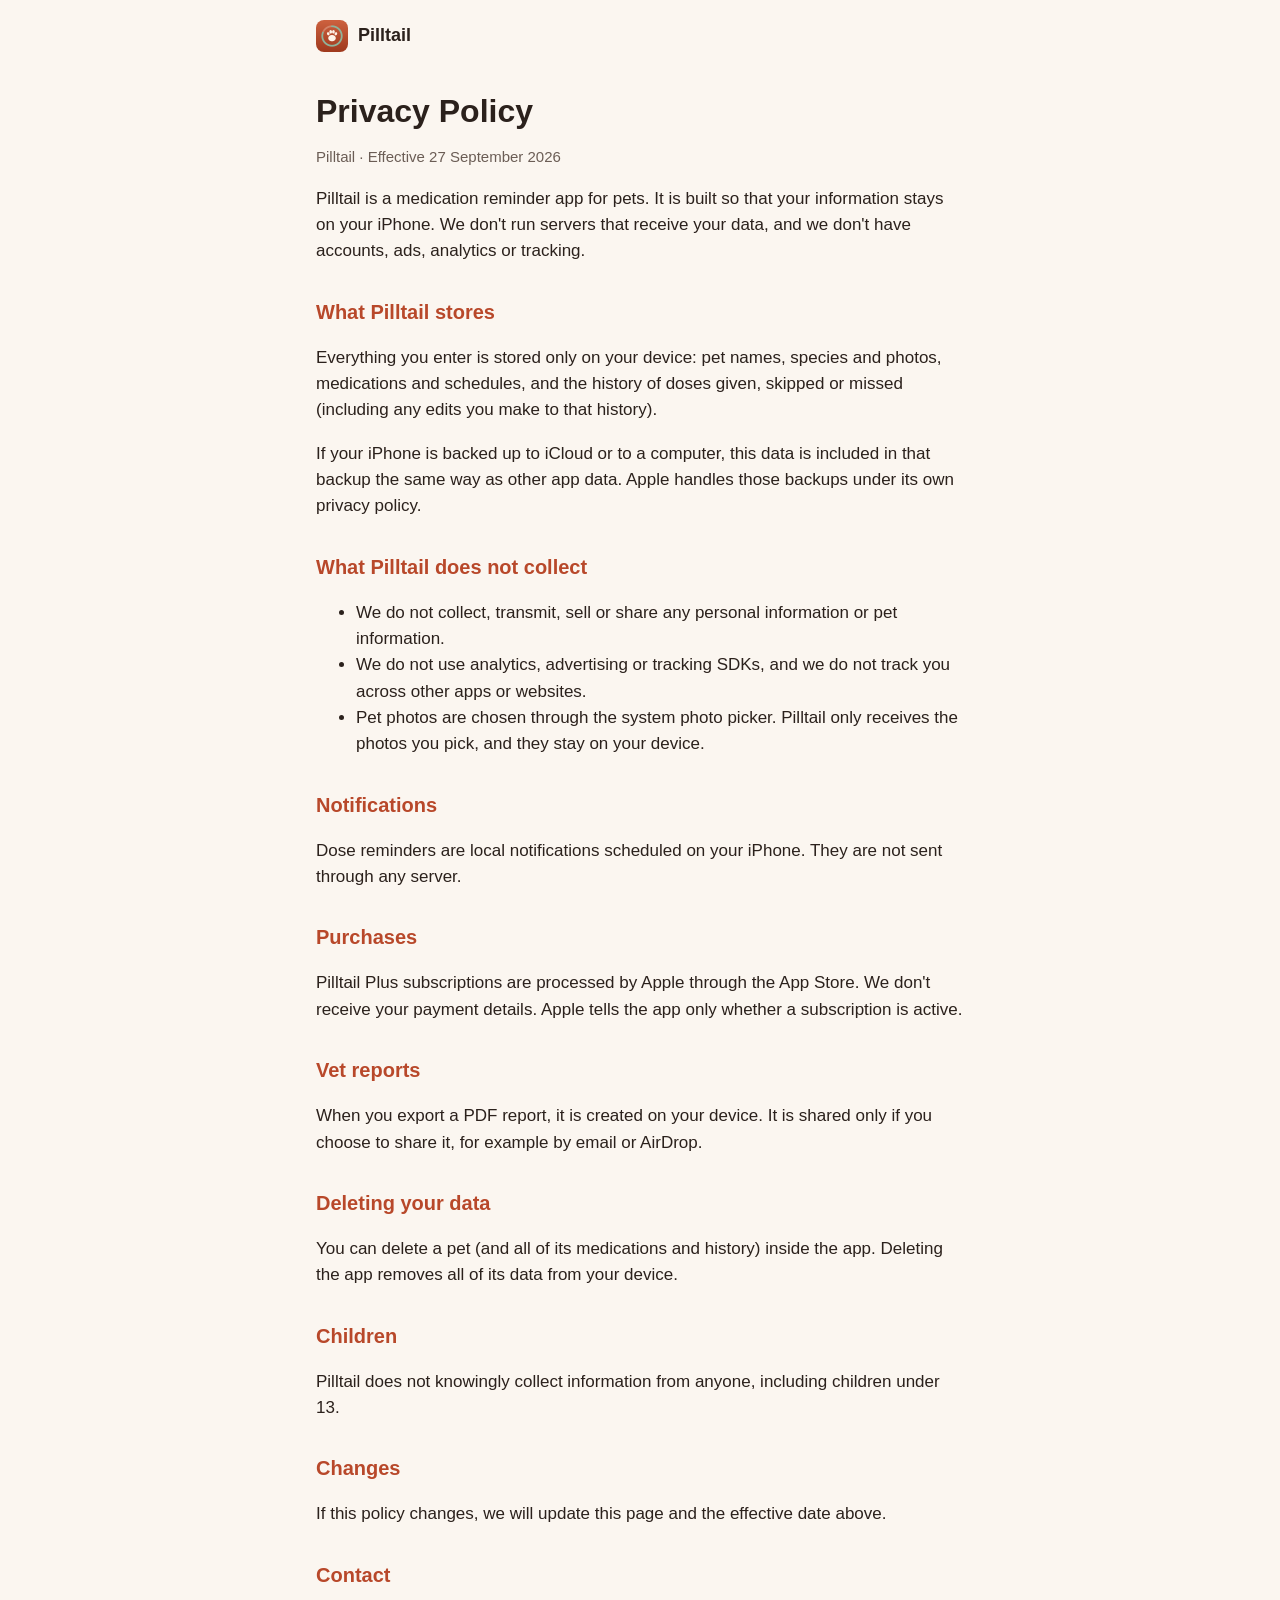
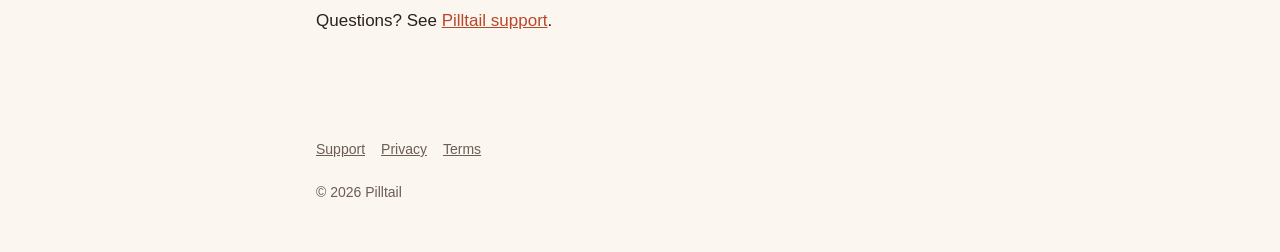
==== pilltail/privacy.html @ f16c9d38 "Rename Pawdose pages to Pilltail (/pilltail/) Co-Authored-By: Claude Opus 5.5 <noreply@anthropic.com" ====
<!doctype html>
<html lang="en">
<head>
<meta charset="utf-8">
<meta name="viewport" content="width=device-width, initial-scale=1">
<title>Pilltail Privacy Policy</title>
<meta name="description" content="Pilltail Privacy Policy">
<link rel="icon" href="logo.png">
<link rel="stylesheet" href="style.css">
</head>
<body>
<header class="site"><a href="index.html"><img src="logo.png" alt=""> Pilltail</a></header>
<main>
<h1>Privacy Policy</h1>
<p class="muted">Pilltail · Effective 27 September 2026</p>

<p>Pilltail is a medication reminder app for pets. It is built so that your information stays on your iPhone. We don't run servers that receive your data, and we don't have accounts, ads, analytics or tracking.</p>

<h2>What Pilltail stores</h2>
<p>Everything you enter is stored only on your device: pet names, species and photos, medications and schedules, and the history of doses given, skipped or missed (including any edits you make to that history).</p>
<p>If your iPhone is backed up to iCloud or to a computer, this data is included in that backup the same way as other app data. Apple handles those backups under its own privacy policy.</p>

<h2>What Pilltail does not collect</h2>
<ul>
<li>We do not collect, transmit, sell or share any personal information or pet information.</li>
<li>We do not use analytics, advertising or tracking SDKs, and we do not track you across other apps or websites.</li>
<li>Pet photos are chosen through the system photo picker. Pilltail only receives the photos you pick, and they stay on your device.</li>
</ul>

<h2>Notifications</h2>
<p>Dose reminders are local notifications scheduled on your iPhone. They are not sent through any server.</p>

<h2>Purchases</h2>
<p>Pilltail Plus subscriptions are processed by Apple through the App Store. We don't receive your payment details. Apple tells the app only whether a subscription is active.</p>

<h2>Vet reports</h2>
<p>When you export a PDF report, it is created on your device. It is shared only if you choose to share it, for example by email or AirDrop.</p>

<h2>Deleting your data</h2>
<p>You can delete a pet (and all of its medications and history) inside the app. Deleting the app removes all of its data from your device.</p>

<h2>Children</h2>
<p>Pilltail does not knowingly collect information from anyone, including children under 13.</p>

<h2>Changes</h2>
<p>If this policy changes, we will update this page and the effective date above.</p>

<h2>Contact</h2>
<p>Questions? See <a href="support.html">Pilltail support</a>.</p>
</main>
<footer class="site"><a href="support.html">Support</a><a href="privacy.html">Privacy</a><a href="terms.html">Terms</a><br><br>© 2026 Pilltail</footer>
</body>
</html>
---- pilltail/style.css ----
:root { --bg: #FBF6F0; --surface: #FFFFFF; --text: #2B211C; --muted: #6B5D55; --brand: #B8482A; }
@media (prefers-color-scheme: dark) {
  :root { --bg: #1C1714; --surface: #2A231F; --text: #F4ECE4; --muted: #BFB1A7; --brand: #E88A6A; }
}
* { box-sizing: border-box; }
body { margin: 0; background: var(--bg); color: var(--text); font: 17px/1.55 -apple-system, BlinkMacSystemFont, "Segoe UI", sans-serif; }
main { max-width: 680px; margin: 0 auto; padding: 40px 16px 64px; }
h1 { font-size: 32px; line-height: 1.2; margin: 0 0 4px; }
h2 { font-size: 20px; margin: 32px 0 8px; color: var(--brand); }
p, li { color: var(--text); }
.muted { color: var(--muted); font-size: 15px; }
a { color: var(--brand); }
.card { background: var(--surface); border-radius: 16px; padding: 4px 20px 12px; margin-top: 16px; }
header.site { max-width: 680px; margin: 0 auto; padding: 20px 16px 0; display: flex; align-items: center; gap: 10px; }
header.site a { color: var(--text); text-decoration: none; font-weight: 700; font-size: 18px; display: flex; align-items: center; gap: 10px; }
header.site img { width: 32px; height: 32px; border-radius: 8px; }
footer.site { max-width: 680px; margin: 0 auto; padding: 24px 16px 48px; color: var(--muted); font-size: 14px; }
footer.site a { color: var(--muted); margin-right: 16px; }
.hero { text-align: center; padding-top: 24px; }
.hero img { width: 120px; height: 120px; border-radius: 27px; box-shadow: 0 8px 24px rgba(43,33,28,.15); }
.hero h1 { font-size: 36px; margin-top: 20px; }
.hero p { font-size: 19px; color: var(--muted); max-width: 520px; margin: 8px auto 0; }
.badge { display: inline-block; margin-top: 24px; padding: 12px 20px; border-radius: 12px; background: var(--brand); color: #fff; font-weight: 600; text-decoration: none; }
.features { display: grid; gap: 12px; margin-top: 40px; }
.features .card h2 { margin-top: 16px; font-size: 18px; }
@media (min-width: 640px) { .features { grid-template-columns: 1fr 1fr; } }
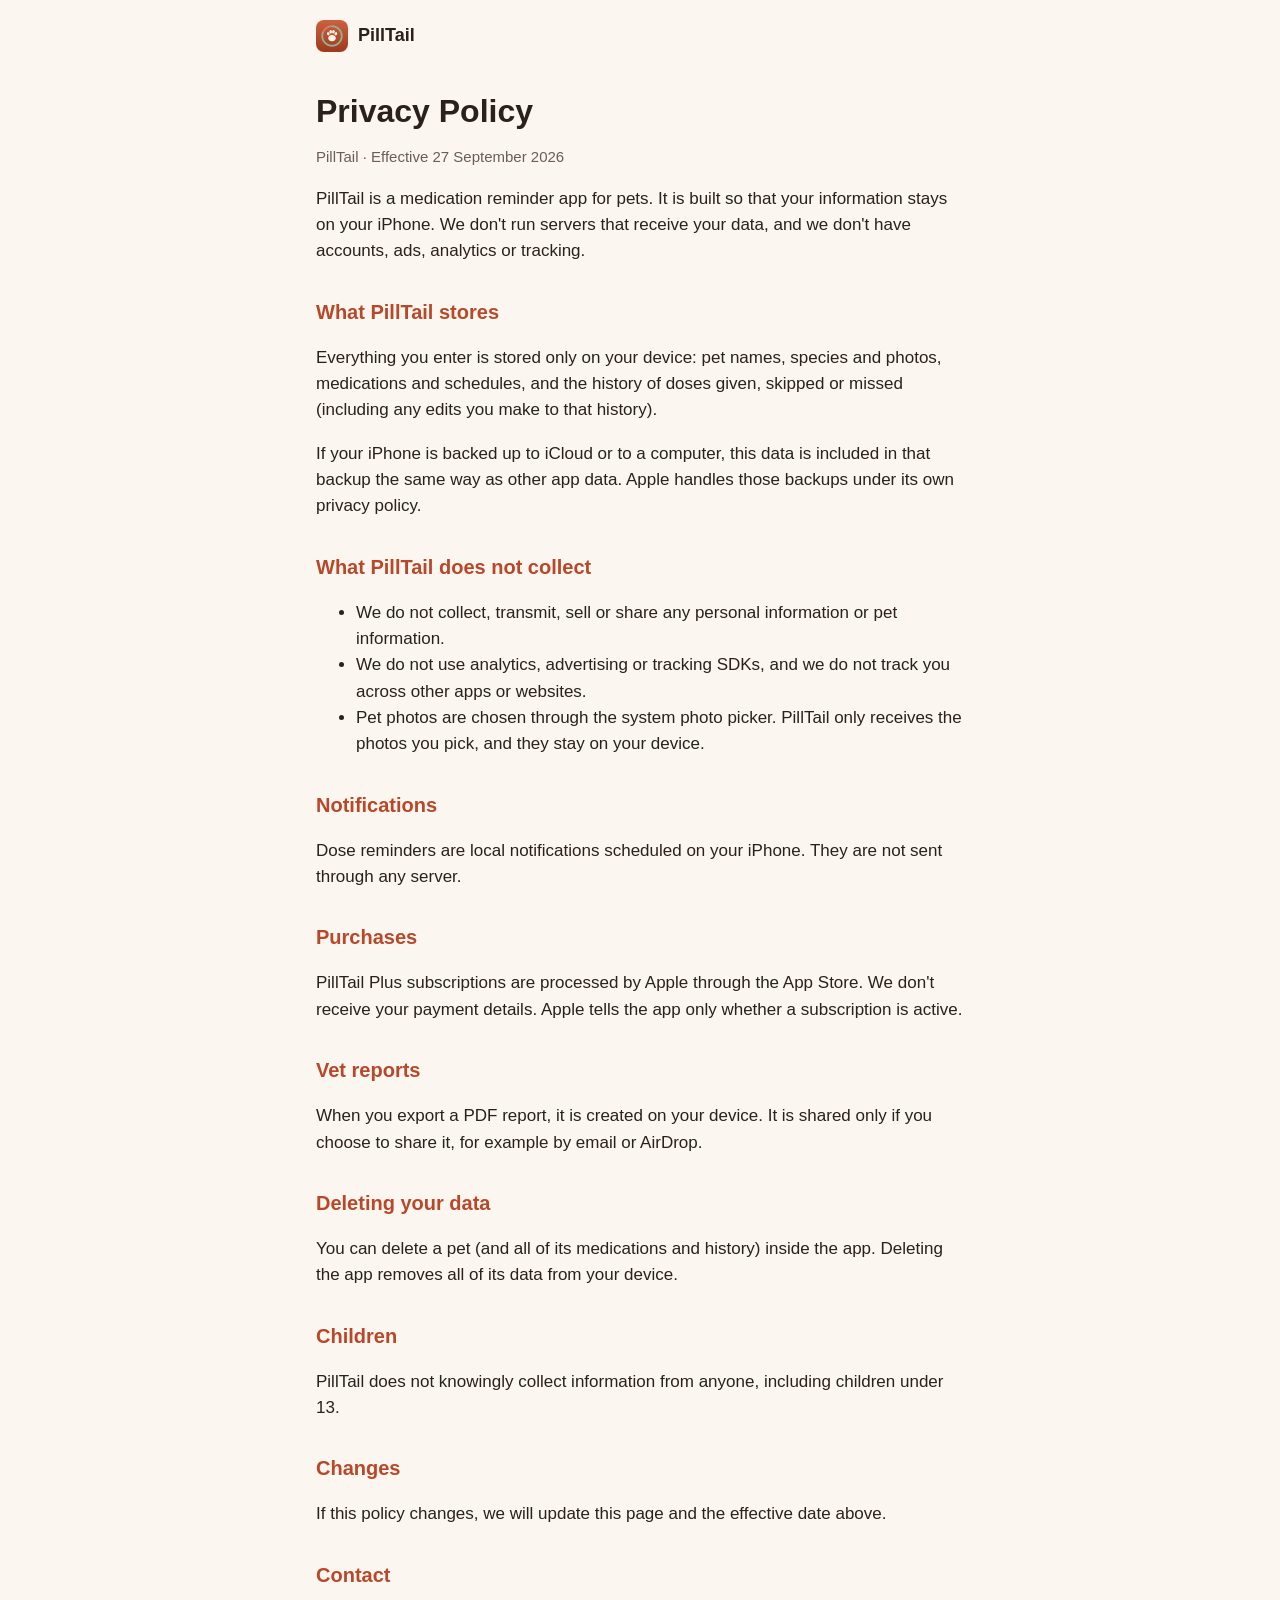
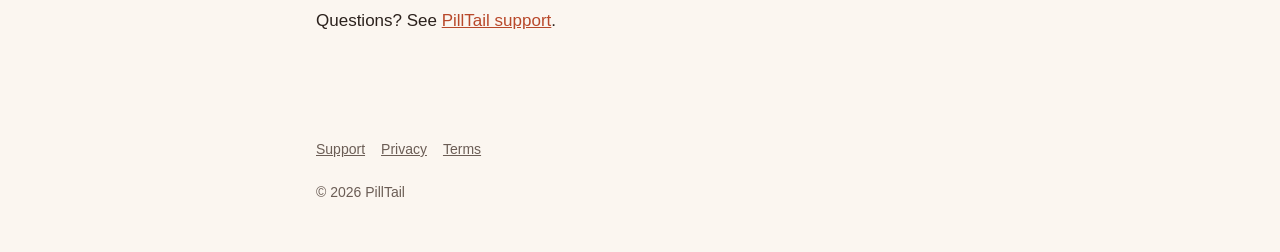
==== commit 47e8dff7: "PillTail: capitalise brand name Co-Authored-By: Claude Opus 5.5 <noreply@anthropic.com> Claude-Sessi" ====
--- a/pilltail/privacy.html
+++ b/pilltail/privacy.html
@@ -3,35 +3,35 @@
 <head>
 <meta charset="utf-8">
 <meta name="viewport" content="width=device-width, initial-scale=1">
-<title>Pilltail Privacy Policy</title>
-<meta name="description" content="Pilltail Privacy Policy">
+<title>PillTail Privacy Policy</title>
+<meta name="description" content="PillTail Privacy Policy">
 <link rel="icon" href="logo.png">
 <link rel="stylesheet" href="style.css">
 </head>
 <body>
-<header class="site"><a href="index.html"><img src="logo.png" alt=""> Pilltail</a></header>
+<header class="site"><a href="index.html"><img src="logo.png" alt=""> PillTail</a></header>
 <main>
 <h1>Privacy Policy</h1>
-<p class="muted">Pilltail · Effective 27 September 2026</p>
+<p class="muted">PillTail · Effective 27 September 2026</p>
 
-<p>Pilltail is a medication reminder app for pets. It is built so that your information stays on your iPhone. We don't run servers that receive your data, and we don't have accounts, ads, analytics or tracking.</p>
+<p>PillTail is a medication reminder app for pets. It is built so that your information stays on your iPhone. We don't run servers that receive your data, and we don't have accounts, ads, analytics or tracking.</p>
 
-<h2>What Pilltail stores</h2>
+<h2>What PillTail stores</h2>
 <p>Everything you enter is stored only on your device: pet names, species and photos, medications and schedules, and the history of doses given, skipped or missed (including any edits you make to that history).</p>
 <p>If your iPhone is backed up to iCloud or to a computer, this data is included in that backup the same way as other app data. Apple handles those backups under its own privacy policy.</p>
 
-<h2>What Pilltail does not collect</h2>
+<h2>What PillTail does not collect</h2>
 <ul>
 <li>We do not collect, transmit, sell or share any personal information or pet information.</li>
 <li>We do not use analytics, advertising or tracking SDKs, and we do not track you across other apps or websites.</li>
-<li>Pet photos are chosen through the system photo picker. Pilltail only receives the photos you pick, and they stay on your device.</li>
+<li>Pet photos are chosen through the system photo picker. PillTail only receives the photos you pick, and they stay on your device.</li>
 </ul>
 
 <h2>Notifications</h2>
 <p>Dose reminders are local notifications scheduled on your iPhone. They are not sent through any server.</p>
 
 <h2>Purchases</h2>
-<p>Pilltail Plus subscriptions are processed by Apple through the App Store. We don't receive your payment details. Apple tells the app only whether a subscription is active.</p>
+<p>PillTail Plus subscriptions are processed by Apple through the App Store. We don't receive your payment details. Apple tells the app only whether a subscription is active.</p>
 
 <h2>Vet reports</h2>
 <p>When you export a PDF report, it is created on your device. It is shared only if you choose to share it, for example by email or AirDrop.</p>
@@ -40,14 +40,14 @@
 <p>You can delete a pet (and all of its medications and history) inside the app. Deleting the app removes all of its data from your device.</p>
 
 <h2>Children</h2>
-<p>Pilltail does not knowingly collect information from anyone, including children under 13.</p>
+<p>PillTail does not knowingly collect information from anyone, including children under 13.</p>
 
 <h2>Changes</h2>
 <p>If this policy changes, we will update this page and the effective date above.</p>
 
 <h2>Contact</h2>
-<p>Questions? See <a href="support.html">Pilltail support</a>.</p>
+<p>Questions? See <a href="support.html">PillTail support</a>.</p>
 </main>
-<footer class="site"><a href="support.html">Support</a><a href="privacy.html">Privacy</a><a href="terms.html">Terms</a><br><br>© 2026 Pilltail</footer>
+<footer class="site"><a href="support.html">Support</a><a href="privacy.html">Privacy</a><a href="terms.html">Terms</a><br><br>© 2026 PillTail</footer>
 </body>
 </html>
